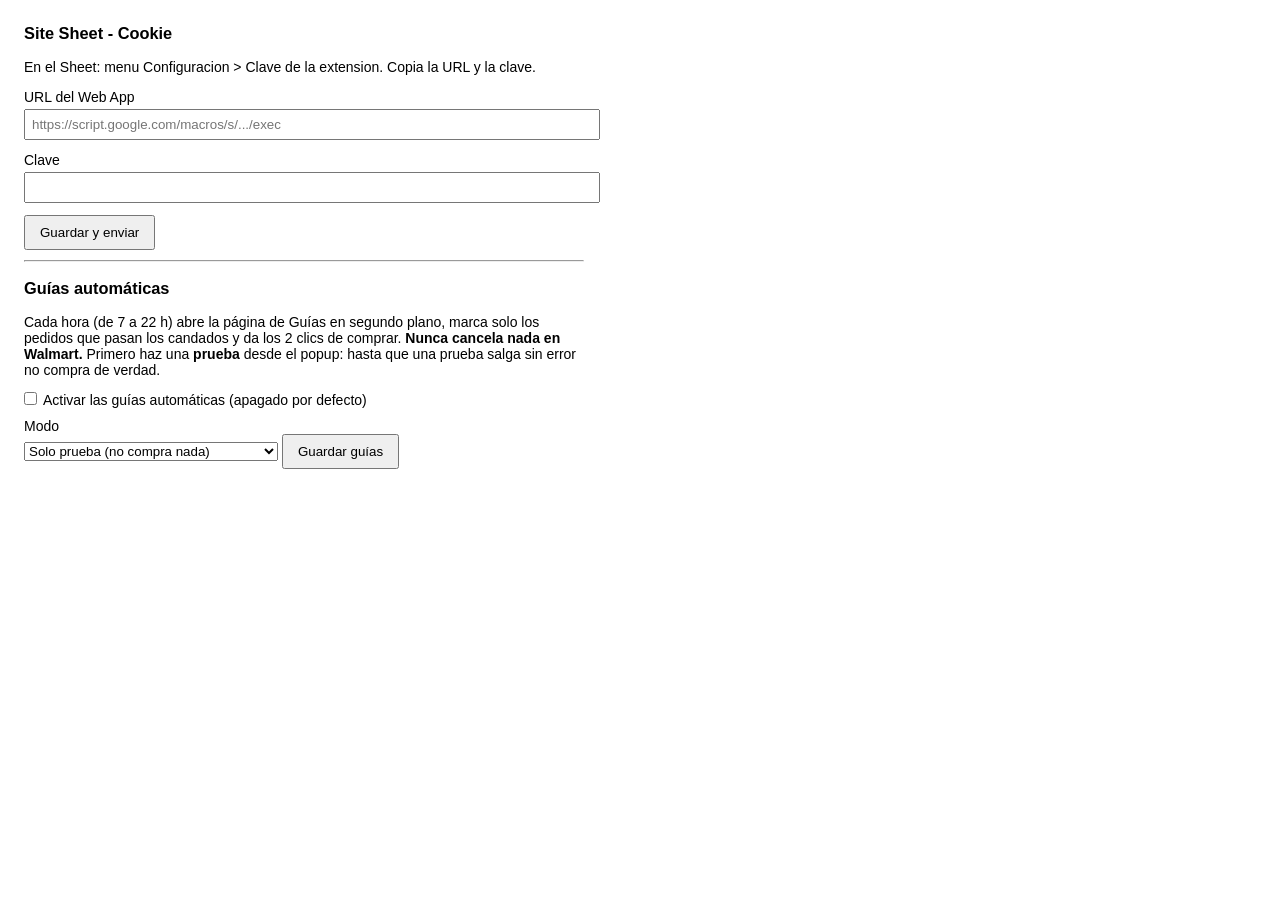
==== extension-cookie/options.html @ 266bef26 "Actualiza Site Sheet" ====
<!doctype html>
<html lang="es"><head><meta charset="utf-8"><title>Site Sheet - Cookie</title>
<style>body{font:14px Arial,sans-serif;max-width:560px;margin:24px}input{width:100%;padding:6px;margin:4px 0 12px}button{padding:8px 14px}#m{margin-top:10px}</style>
</head><body>
<h3>Site Sheet - Cookie</h3>
<p>En el Sheet: menu Configuracion &gt; Clave de la extension. Copia la URL y la clave.</p>
<label>URL del Web App</label><input id="url" placeholder="https://script.google.com/macros/s/.../exec">
<label>Clave</label><input id="clave" type="password" autocomplete="off">
<button id="g">Guardar y enviar</button>
<div id="m"></div>
<hr>
<h3>Guías automáticas</h3>
<p>Cada hora (de 7 a 22 h) abre la página de Guías en segundo plano, marca solo los pedidos que pasan los candados y da los 2 clics de comprar. <b>Nunca cancela nada en Walmart.</b> Primero haz una <b>prueba</b> desde el popup: hasta que una prueba salga sin error no compra de verdad.</p>
<label><input id="ga" type="checkbox" style="width:auto;margin:0 6px 0 0">Activar las guías automáticas (apagado por defecto)</label>
<label style="display:block;margin-top:10px">Modo</label>
<select id="gm"><option value="prueba">Solo prueba (no compra nada)</option><option value="real">REAL: compra guías y marca enviados</option></select>
<button id="gg">Guardar guías</button>
<div id="gmsg"></div>
<script src="options.js"></script>
</body></html>
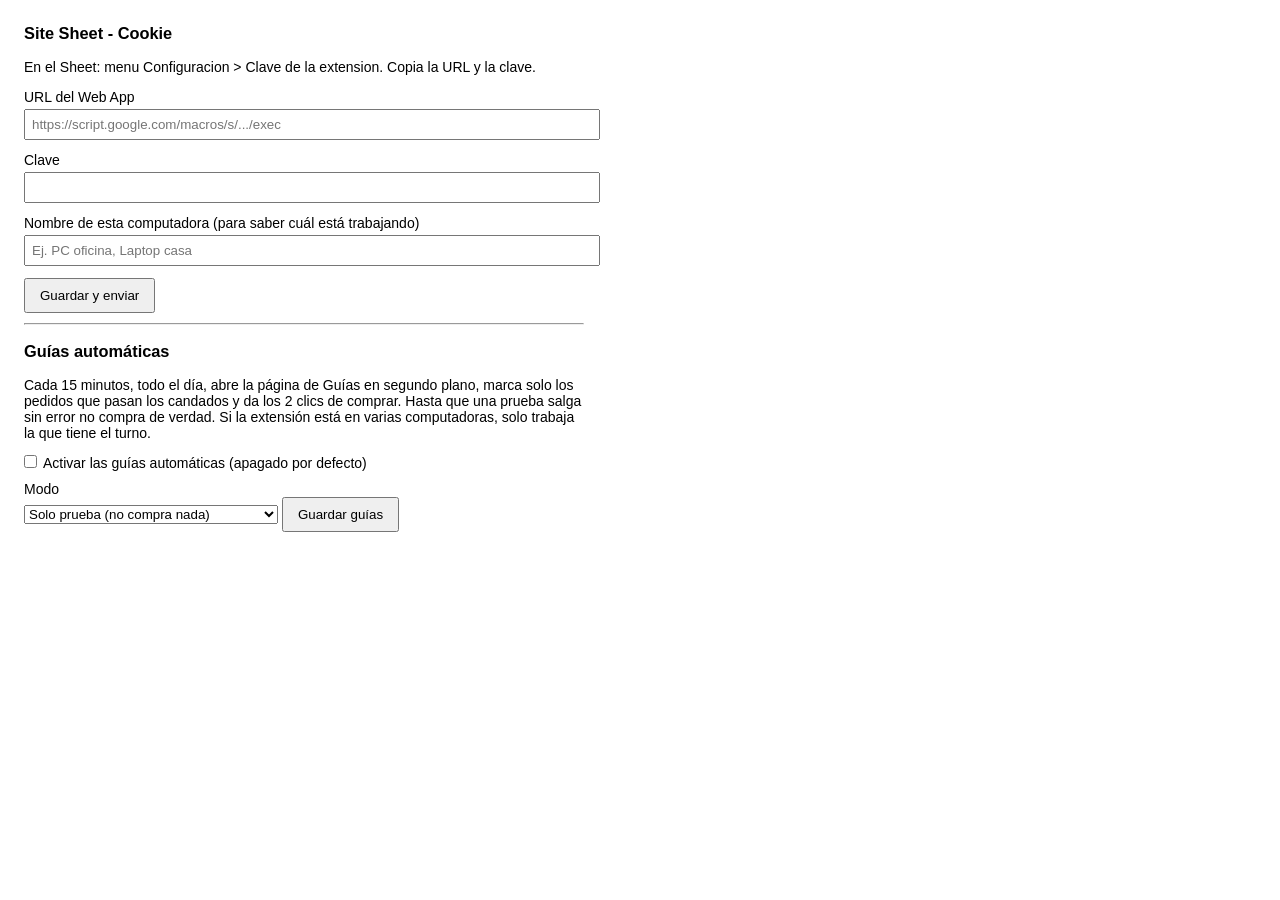
==== commit 4b99ec64: "Actualiza Site Sheet" ====
--- a/extension-cookie/options.html
+++ b/extension-cookie/options.html
@@ -6,11 +6,12 @@
 <p>En el Sheet: menu Configuracion &gt; Clave de la extension. Copia la URL y la clave.</p>
 <label>URL del Web App</label><input id="url" placeholder="https://script.google.com/macros/s/.../exec">
 <label>Clave</label><input id="clave" type="password" autocomplete="off">
+<label>Nombre de esta computadora (para saber cuál está trabajando)</label><input id="pc" placeholder="Ej. PC oficina, Laptop casa" maxlength="40">
 <button id="g">Guardar y enviar</button>
 <div id="m"></div>
 <hr>
 <h3>Guías automáticas</h3>
-<p>Cada hora (de 7 a 22 h) abre la página de Guías en segundo plano, marca solo los pedidos que pasan los candados y da los 2 clics de comprar. <b>Nunca cancela nada en Walmart.</b> Primero haz una <b>prueba</b> desde el popup: hasta que una prueba salga sin error no compra de verdad.</p>
+<p>Cada 15 minutos, todo el día, abre la página de Guías en segundo plano, marca solo los pedidos que pasan los candados y da los 2 clics de comprar. Hasta que una prueba salga sin error no compra de verdad. Si la extensión está en varias computadoras, solo trabaja la que tiene el turno.</p>
 <label><input id="ga" type="checkbox" style="width:auto;margin:0 6px 0 0">Activar las guías automáticas (apagado por defecto)</label>
 <label style="display:block;margin-top:10px">Modo</label>
 <select id="gm"><option value="prueba">Solo prueba (no compra nada)</option><option value="real">REAL: compra guías y marca enviados</option></select>
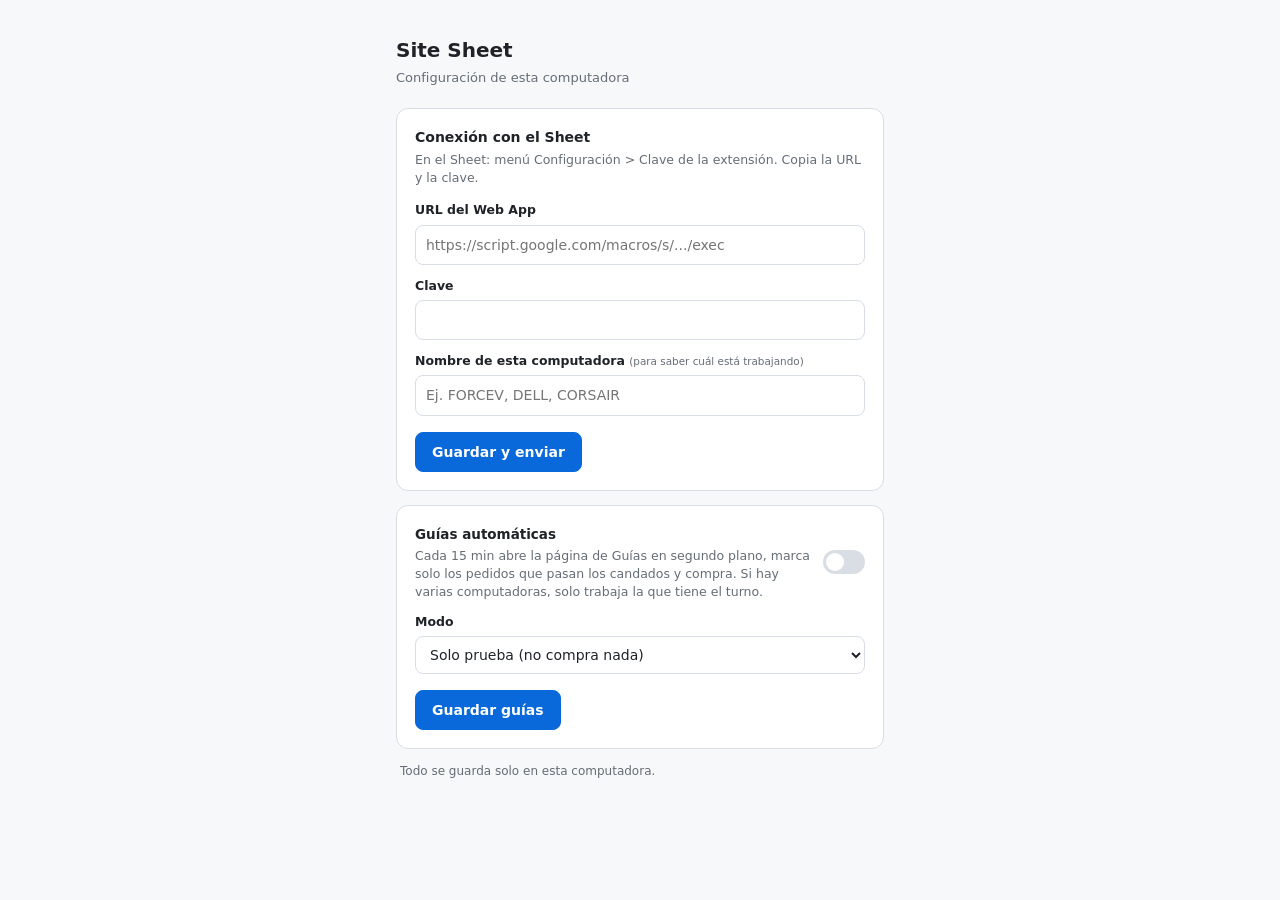
==== commit 356f861d: "Actualiza Site Sheet" ====
--- a/extension-cookie/options.html
+++ b/extension-cookie/options.html
@@ -1,21 +1,70 @@
 <!doctype html>
-<html lang="es"><head><meta charset="utf-8"><title>Site Sheet - Cookie</title>
-<style>body{font:14px Arial,sans-serif;max-width:560px;margin:24px}input{width:100%;padding:6px;margin:4px 0 12px}button{padding:8px 14px}#m{margin-top:10px}</style>
+<html lang="es"><head><meta charset="utf-8"><meta name="viewport" content="width=device-width,initial-scale=1"><meta name="color-scheme" content="dark light"><title>Site Sheet - Cookie</title>
+<style>
+ /* Mismo estilo que el popup y que el site: oscuro, tarjetas, azul de acento. Claro si el sistema esta en claro. */
+ :root{--bg:#0d1117;--fg:#e6edf3;--mut:#8b949e;--card:#161b22;--in:#0d1117;--bd:#2f3742;--acc:#2f6feb;--acch:#4a82f0;--ok:#3fb950;--mal:#ff7b72;--cur:#e3b341}
+ @media (prefers-color-scheme:light){:root{--bg:#f6f8fa;--fg:#1f2328;--mut:#656d76;--card:#ffffff;--in:#ffffff;--bd:#d8dee4;--acc:#0969da;--acch:#0757b8;--ok:#1a7f37;--mal:#cf222e;--cur:#9a6700}}
+ *{box-sizing:border-box}
+ body{margin:0;background:var(--bg);color:var(--fg);font:14px/1.45 "Segoe UI",system-ui,Arial,sans-serif}
+ main{max-width:520px;margin:0 auto;padding:36px 16px 48px}
+ h1{font-size:20px;margin:0 0 4px;font-weight:650}
+ .sub{margin:0 0 20px;color:var(--mut);font-size:13px}
+ section{background:var(--card);border:1px solid var(--bd);border-radius:12px;padding:18px;margin-bottom:14px}
+ h2{font-size:14px;margin:0 0 4px;font-weight:650}
+ .ayuda{margin:0 0 14px;color:var(--mut);font-size:12.5px}
+ label{display:block;font-size:12.5px;font-weight:600;margin:12px 0 5px}
+ label small{font-weight:400;color:var(--mut)}
+ input[type=text],input[type=password],input:not([type]),select{width:100%;padding:9px 10px;border-radius:8px;border:1px solid var(--bd);background:var(--in);color:var(--fg);font:inherit}
+ input:focus,select:focus{outline:2px solid var(--acc);outline-offset:-1px}
+ button{font:inherit;font-weight:600;padding:9px 16px;border-radius:8px;border:1px solid var(--acc);background:var(--acc);color:#fff;cursor:pointer;margin-top:16px}
+ button:hover{background:var(--acch)}
+ .msg{min-height:18px;margin-top:10px;font-size:12.5px;color:var(--mut);overflow-wrap:anywhere}
+ .msg:empty{display:none}
+ .msg.ok{color:var(--ok)}.msg.mal{color:var(--mal)}
+ .fila{display:flex;align-items:center;justify-content:space-between;gap:12px}
+ .fila b{font-size:13.5px}
+ .fila p{margin:2px 0 0;color:var(--mut);font-size:12.5px}
+ /* interruptor (la palomita de siempre, con otra cara) */
+ .sw{position:relative;flex:none;width:42px;height:24px;margin:0}
+ .sw input{position:absolute;inset:0;width:100%;height:100%;margin:0;opacity:0;cursor:pointer;z-index:1}
+ .sw i{position:absolute;inset:0;border-radius:12px;background:var(--bd);transition:background .15s}
+ .sw i:after{content:"";position:absolute;top:3px;left:3px;width:18px;height:18px;border-radius:50%;background:#fff;transition:transform .15s}
+ .sw input:checked+i{background:var(--ok)}
+ .sw input:checked+i:after{transform:translateX(18px)}
+ .sw input:focus-visible+i{outline:2px solid var(--acc);outline-offset:2px}
+ #aviso{display:none;margin-top:10px;padding:8px 10px;border-radius:8px;border:1px solid var(--mal);color:var(--mal);font-size:12.5px}
+ .nota{margin:6px 4px 0;color:var(--mut);font-size:12px}
+</style>
 </head><body>
-<h3>Site Sheet - Cookie</h3>
-<p>En el Sheet: menu Configuracion &gt; Clave de la extension. Copia la URL y la clave.</p>
-<label>URL del Web App</label><input id="url" placeholder="https://script.google.com/macros/s/.../exec">
-<label>Clave</label><input id="clave" type="password" autocomplete="off">
-<label>Nombre de esta computadora (para saber cuál está trabajando)</label><input id="pc" placeholder="Ej. PC oficina, Laptop casa" maxlength="40">
-<button id="g">Guardar y enviar</button>
-<div id="m"></div>
-<hr>
-<h3>Guías automáticas</h3>
-<p>Cada 15 minutos, todo el día, abre la página de Guías en segundo plano, marca solo los pedidos que pasan los candados y da los 2 clics de comprar. Hasta que una prueba salga sin error no compra de verdad. Si la extensión está en varias computadoras, solo trabaja la que tiene el turno.</p>
-<label><input id="ga" type="checkbox" style="width:auto;margin:0 6px 0 0">Activar las guías automáticas (apagado por defecto)</label>
-<label style="display:block;margin-top:10px">Modo</label>
-<select id="gm"><option value="prueba">Solo prueba (no compra nada)</option><option value="real">REAL: compra guías y marca enviados</option></select>
-<button id="gg">Guardar guías</button>
-<div id="gmsg"></div>
+<main>
+ <h1>Site Sheet</h1>
+ <p class="sub">Configuración de esta computadora</p>
+
+ <section>
+  <h2>Conexión con el Sheet</h2>
+  <p class="ayuda">En el Sheet: menú Configuración &gt; Clave de la extensión. Copia la URL y la clave.</p>
+  <label for="url">URL del Web App</label>
+  <input id="url" placeholder="https://script.google.com/macros/s/.../exec">
+  <label for="clave">Clave</label>
+  <input id="clave" type="password" autocomplete="off">
+  <label for="pc">Nombre de esta computadora <small>(para saber cuál está trabajando)</small></label>
+  <input id="pc" placeholder="Ej. FORCEV, DELL, CORSAIR" maxlength="40">
+  <button id="g">Guardar y enviar</button>
+  <div id="m" class="msg"></div>
+ </section>
+
+ <section>
+  <div class="fila">
+   <div><b>Guías automáticas</b><p>Cada 15 min abre la página de Guías en segundo plano, marca solo los pedidos que pasan los candados y compra. Si hay varias computadoras, solo trabaja la que tiene el turno.</p></div>
+   <label class="sw" title="Activar las guías automáticas (apagado por defecto)"><input id="ga" type="checkbox" aria-label="Activar las guías automáticas"><i></i></label>
+  </div>
+  <label for="gm">Modo</label>
+  <select id="gm"><option value="prueba">Solo prueba (no compra nada)</option><option value="real">REAL: compra guías y marca enviados</option></select>
+  <div id="aviso">Modo REAL: compra guías de verdad. Si no hay una prueba sin error, compra solo cuando la haya.</div>
+  <button id="gg">Guardar guías</button>
+  <div id="gmsg" class="msg"></div>
+ </section>
+ <p class="nota">Todo se guarda solo en esta computadora.</p>
+</main>
 <script src="options.js"></script>
 </body></html>
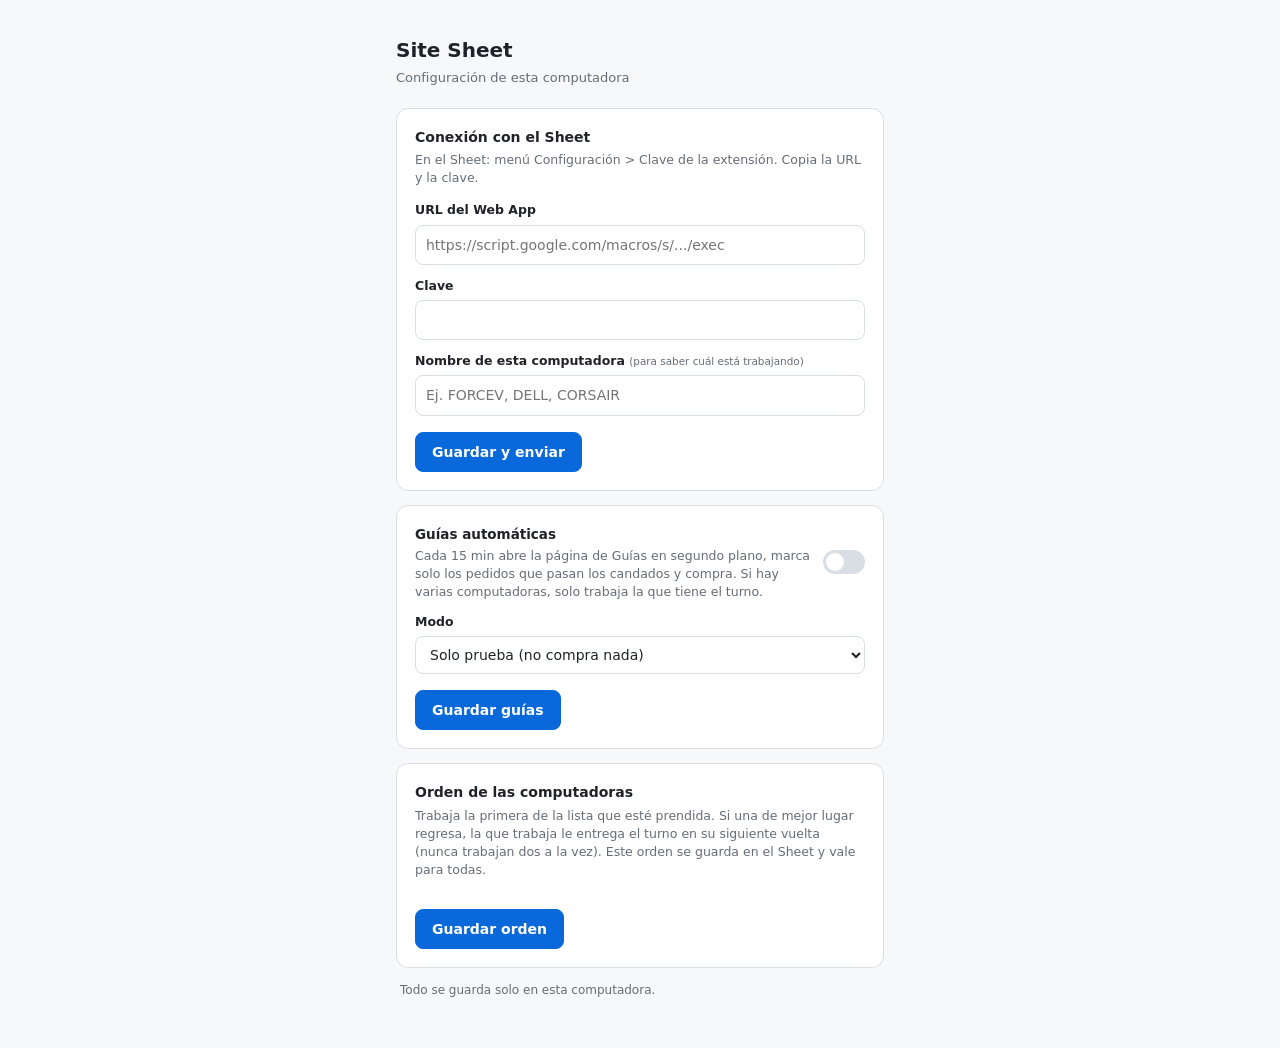
==== commit 011d581c: "Actualiza Site Sheet" ====
--- a/extension-cookie/options.html
+++ b/extension-cookie/options.html
@@ -33,6 +33,14 @@
  .sw input:checked+i:after{transform:translateX(18px)}
  .sw input:focus-visible+i{outline:2px solid var(--acc);outline-offset:2px}
  #aviso{display:none;margin-top:10px;padding:8px 10px;border-radius:8px;border:1px solid var(--mal);color:var(--mal);font-size:12.5px}
+ .pc{display:flex;align-items:center;gap:8px;padding:8px 10px;border:1px solid var(--bd);border-radius:8px;margin-top:6px;background:var(--in)}
+ .pc .n{flex:none;width:20px;font-weight:650;color:var(--mut)}
+ .pc .t{flex:1;overflow-wrap:anywhere}
+ .pc .t small{display:block;color:var(--mut);font-size:12px}
+ .pc button{margin:0;padding:3px 9px;background:transparent;color:var(--fg);border-color:var(--bd)}
+ .pc button:hover{background:var(--bd)}
+ .pc button:disabled{opacity:.35;cursor:default}
+ .pc.activa .t b:after{content:" ● trabaja";color:var(--ok);font-weight:600;font-size:12px}
  .nota{margin:6px 4px 0;color:var(--mut);font-size:12px}
 </style>
 </head><body>
@@ -64,6 +72,13 @@
   <button id="gg">Guardar guías</button>
   <div id="gmsg" class="msg"></div>
  </section>
+ <section>
+  <h2>Orden de las computadoras</h2>
+  <p class="ayuda">Trabaja la primera de la lista que esté prendida. Si una de mejor lugar regresa, la que trabaja le entrega el turno en su siguiente vuelta (nunca trabajan dos a la vez). Este orden se guarda en el Sheet y vale para todas.</p>
+  <div id="ordl"></div>
+  <button id="og">Guardar orden</button>
+  <div id="omsg" class="msg"></div>
+ </section>
  <p class="nota">Todo se guarda solo en esta computadora.</p>
 </main>
 <script src="options.js"></script>
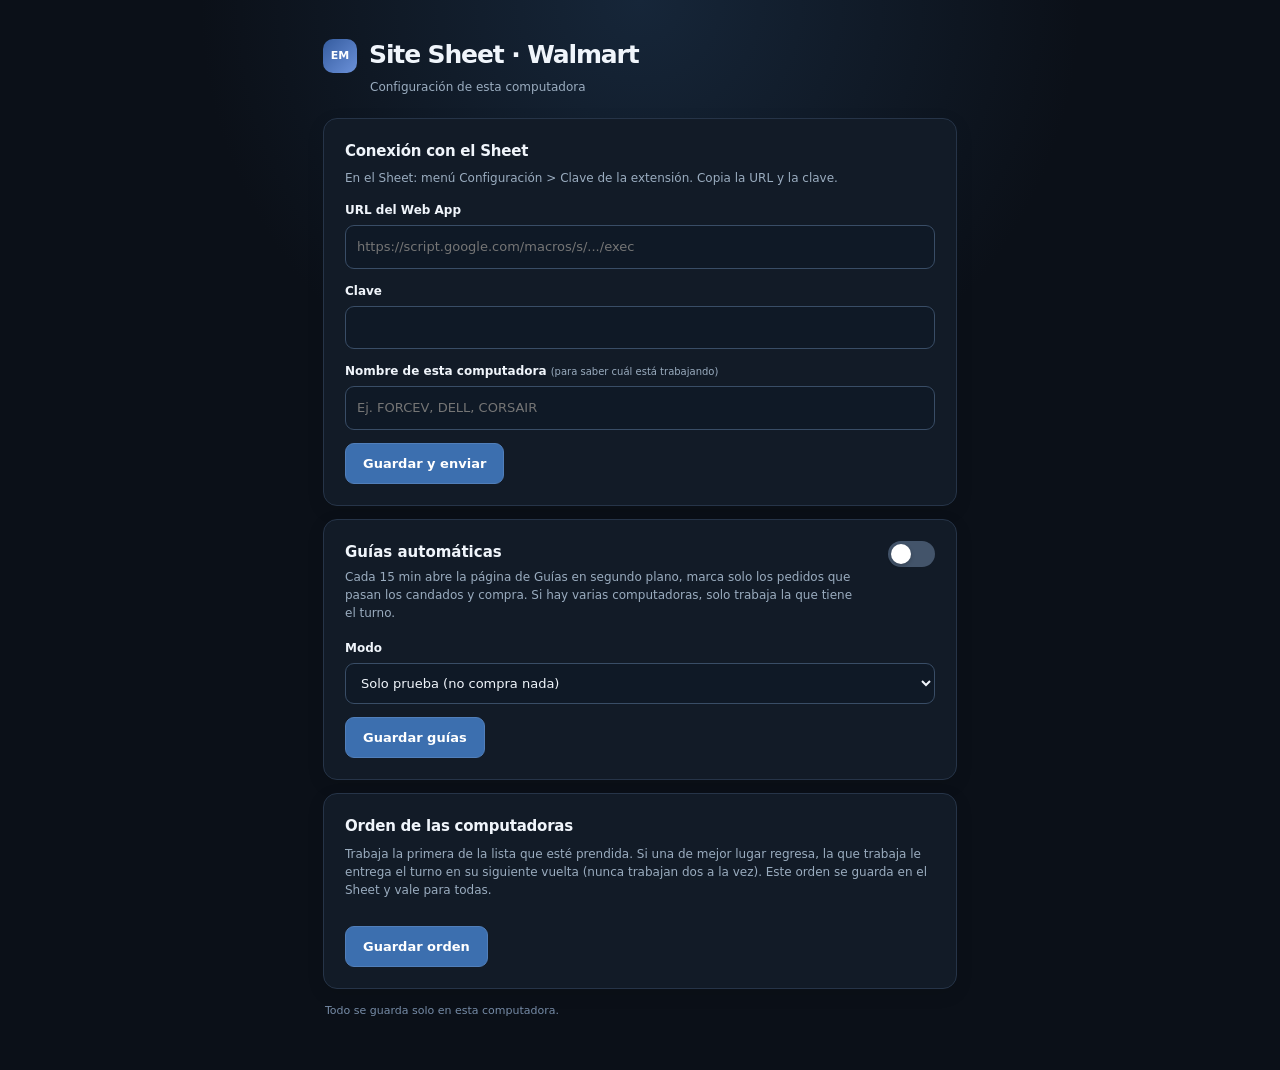
==== commit ac06af88: "Actualiza Site Sheet" ====
--- a/extension-cookie/options.html
+++ b/extension-cookie/options.html
@@ -1,51 +1,25 @@
 <!doctype html>
 <html lang="es"><head><meta charset="utf-8"><meta name="viewport" content="width=device-width,initial-scale=1"><meta name="color-scheme" content="dark light"><title>Site Sheet - Cookie</title>
 <style>
- /* Mismo estilo que el popup y que el site: oscuro, tarjetas, azul de acento. Claro si el sistema esta en claro. */
- :root{--bg:#0d1117;--fg:#e6edf3;--mut:#8b949e;--card:#161b22;--in:#0d1117;--bd:#2f3742;--acc:#2f6feb;--acch:#4a82f0;--ok:#3fb950;--mal:#ff7b72;--cur:#e3b341}
- @media (prefers-color-scheme:light){:root{--bg:#f6f8fa;--fg:#1f2328;--mut:#656d76;--card:#ffffff;--in:#ffffff;--bd:#d8dee4;--acc:#0969da;--acch:#0757b8;--ok:#1a7f37;--mal:#cf222e;--cur:#9a6700}}
- *{box-sizing:border-box}
- body{margin:0;background:var(--bg);color:var(--fg);font:14px/1.45 "Segoe UI",system-ui,Arial,sans-serif}
- main{max-width:520px;margin:0 auto;padding:36px 16px 48px}
- h1{font-size:20px;margin:0 0 4px;font-weight:650}
- .sub{margin:0 0 20px;color:var(--mut);font-size:13px}
- section{background:var(--card);border:1px solid var(--bd);border-radius:12px;padding:18px;margin-bottom:14px}
- h2{font-size:14px;margin:0 0 4px;font-weight:650}
- .ayuda{margin:0 0 14px;color:var(--mut);font-size:12.5px}
- label{display:block;font-size:12.5px;font-weight:600;margin:12px 0 5px}
- label small{font-weight:400;color:var(--mut)}
- input[type=text],input[type=password],input:not([type]),select{width:100%;padding:9px 10px;border-radius:8px;border:1px solid var(--bd);background:var(--in);color:var(--fg);font:inherit}
- input:focus,select:focus{outline:2px solid var(--acc);outline-offset:-1px}
- button{font:inherit;font-weight:600;padding:9px 16px;border-radius:8px;border:1px solid var(--acc);background:var(--acc);color:#fff;cursor:pointer;margin-top:16px}
- button:hover{background:var(--acch)}
- .msg{min-height:18px;margin-top:10px;font-size:12.5px;color:var(--mut);overflow-wrap:anywhere}
- .msg:empty{display:none}
- .msg.ok{color:var(--ok)}.msg.mal{color:var(--mal)}
- .fila{display:flex;align-items:center;justify-content:space-between;gap:12px}
- .fila b{font-size:13.5px}
- .fila p{margin:2px 0 0;color:var(--mut);font-size:12.5px}
- /* interruptor (la palomita de siempre, con otra cara) */
- .sw{position:relative;flex:none;width:42px;height:24px;margin:0}
- .sw input{position:absolute;inset:0;width:100%;height:100%;margin:0;opacity:0;cursor:pointer;z-index:1}
- .sw i{position:absolute;inset:0;border-radius:12px;background:var(--bd);transition:background .15s}
- .sw i:after{content:"";position:absolute;top:3px;left:3px;width:18px;height:18px;border-radius:50%;background:#fff;transition:transform .15s}
- .sw input:checked+i{background:var(--ok)}
- .sw input:checked+i:after{transform:translateX(18px)}
- .sw input:focus-visible+i{outline:2px solid var(--acc);outline-offset:2px}
- #aviso{display:none;margin-top:10px;padding:8px 10px;border-radius:8px;border:1px solid var(--mal);color:var(--mal);font-size:12.5px}
- .pc{display:flex;align-items:center;gap:8px;padding:8px 10px;border:1px solid var(--bd);border-radius:8px;margin-top:6px;background:var(--in)}
- .pc .n{flex:none;width:20px;font-weight:650;color:var(--mut)}
- .pc .t{flex:1;overflow-wrap:anywhere}
- .pc .t small{display:block;color:var(--mut);font-size:12px}
- .pc button{margin:0;padding:3px 9px;background:transparent;color:var(--fg);border-color:var(--bd)}
- .pc button:hover{background:var(--bd)}
- .pc button:disabled{opacity:.35;cursor:default}
- .pc.activa .t b:after{content:" ● trabaja";color:var(--ok);font-weight:600;font-size:12px}
- .nota{margin:6px 4px 0;color:var(--mut);font-size:12px}
+:root{--bg:#0b1018;--card:#121b27;--input:#0f1926;--line:#263448;--text:#f0f5fb;--muted:#9aacbf;--accent:#3c6faf;--accent2:#497ec0;--ok:#56c996;--red:#ff8188}
+*{box-sizing:border-box}body{margin:0;background:radial-gradient(circle at top,#162639 0,var(--bg) 440px);font:13px/1.5 system-ui,-apple-system,"Segoe UI",Arial,sans-serif;color:var(--text)}
+main{max-width:670px;padding:36px 18px 50px;margin:auto}h1{margin:0;font-size:25px;letter-spacing:-.045em;font-weight:760}h1:before{content:'EM';display:inline-grid;place-items:center;background:linear-gradient(135deg,#355c9f,#6b91d9);border-radius:10px;width:34px;height:34px;margin-right:12px;font-size:11px;color:#fff;vertical-align:4px;letter-spacing:0}
+.sub{margin:4px 0 22px 47px;color:var(--muted);font-size:12px}
+section{background:var(--card);border:1px solid var(--line);border-radius:14px;padding:21px;margin-bottom:13px;box-shadow:0 5px 18px #00000018}
+h2{font-size:15px;letter-spacing:-.015em;margin:0 0 7px;font-weight:720}p.ayuda{margin:0 0 14px;color:var(--muted);font-size:12px}
+label{display:block;font-size:12px;margin:13px 0 6px;font-weight:650}label small{font-weight:400;color:var(--muted)}
+input[type=text],input[type=password],input:not([type]),select{width:100%;background:var(--input);border:1px solid #394d66;color:var(--text);border-radius:9px;padding:11px;font:inherit;outline:none}input:focus,select:focus{border-color:#7ba5e0;box-shadow:0 0 0 2px #507fbd2f}
+button{border:1px solid #517fba;color:white;background:var(--accent);padding:10px 17px;border-radius:9px;cursor:pointer;font-weight:680;font:inherit;font-weight:700;margin-top:13px}button:hover{background:var(--accent2)}button:focus-visible{outline:2px solid #9cbdf4;outline-offset:2px}
+.msg{min-height:16px;margin-top:10px;font-size:12px;color:var(--muted);overflow-wrap:anywhere}.msg:empty{display:none}.msg.ok{color:var(--ok)}.msg.mal{color:var(--red)}
+.fila{display:flex;justify-content:space-between;align-items:flex-start;gap:22px}.fila b{font-size:15px}.fila p{margin:4px 0;color:var(--muted);font-size:12px;max-width:510px}
+.sw{position:relative;flex:none;width:47px;height:26px;margin:0}.sw input{position:absolute;inset:0;width:100%;height:100%;opacity:0;cursor:pointer;z-index:1}.sw i{position:absolute;inset:0;border-radius:20px;background:#43546a;transition:background .15s}.sw i:after{content:'';position:absolute;left:3px;top:3px;width:20px;height:20px;background:white;border-radius:50%;transition:transform .15s;box-shadow:0 2px 4px #0003}.sw input:checked+i{background:#2e9275}.sw input:checked+i:after{transform:translateX(21px)}.sw input:focus-visible+i{outline:2px solid #9cbdf4;outline-offset:2px}
+#aviso{display:none;color:#ffc7c9;border:1px solid #8f4c56;background:#38242b;border-radius:9px;padding:11px;margin-top:10px;font-size:12px}
+.pc{display:flex;align-items:center;gap:10px;border:1px solid #34445b;background:#172333;padding:10px 12px;border-radius:10px;margin-top:8px}.pc .n{font-size:12px;font-weight:800;color:#8ca7c8;width:20px;flex:none}.pc .t{flex:1}.pc .t b{display:block;font-size:12px}.pc .t small{display:block;color:var(--muted);font-size:11px}.pc.off{opacity:.57}.pc.activa .t b:after{content:' · EN TURNO';color:var(--ok);font-weight:750;font-size:10px}.pc button{margin:0;padding:5px 9px;background:#25374d;border-color:#425875;color:#eef4fa;font-size:12px}.pc button:disabled{opacity:.35;cursor:default}
+.nota{font-size:11px;margin:14px 2px 0;color:#768ba6}@media(max-width:460px){main{padding:20px 12px 36px}.fila{gap:10px}section{padding:16px}.pc{flex-wrap:wrap}}
 </style>
 </head><body>
 <main>
- <h1>Site Sheet</h1>
+ <h1>Site Sheet · Walmart</h1>
  <p class="sub">Configuración de esta computadora</p>
 
  <section>
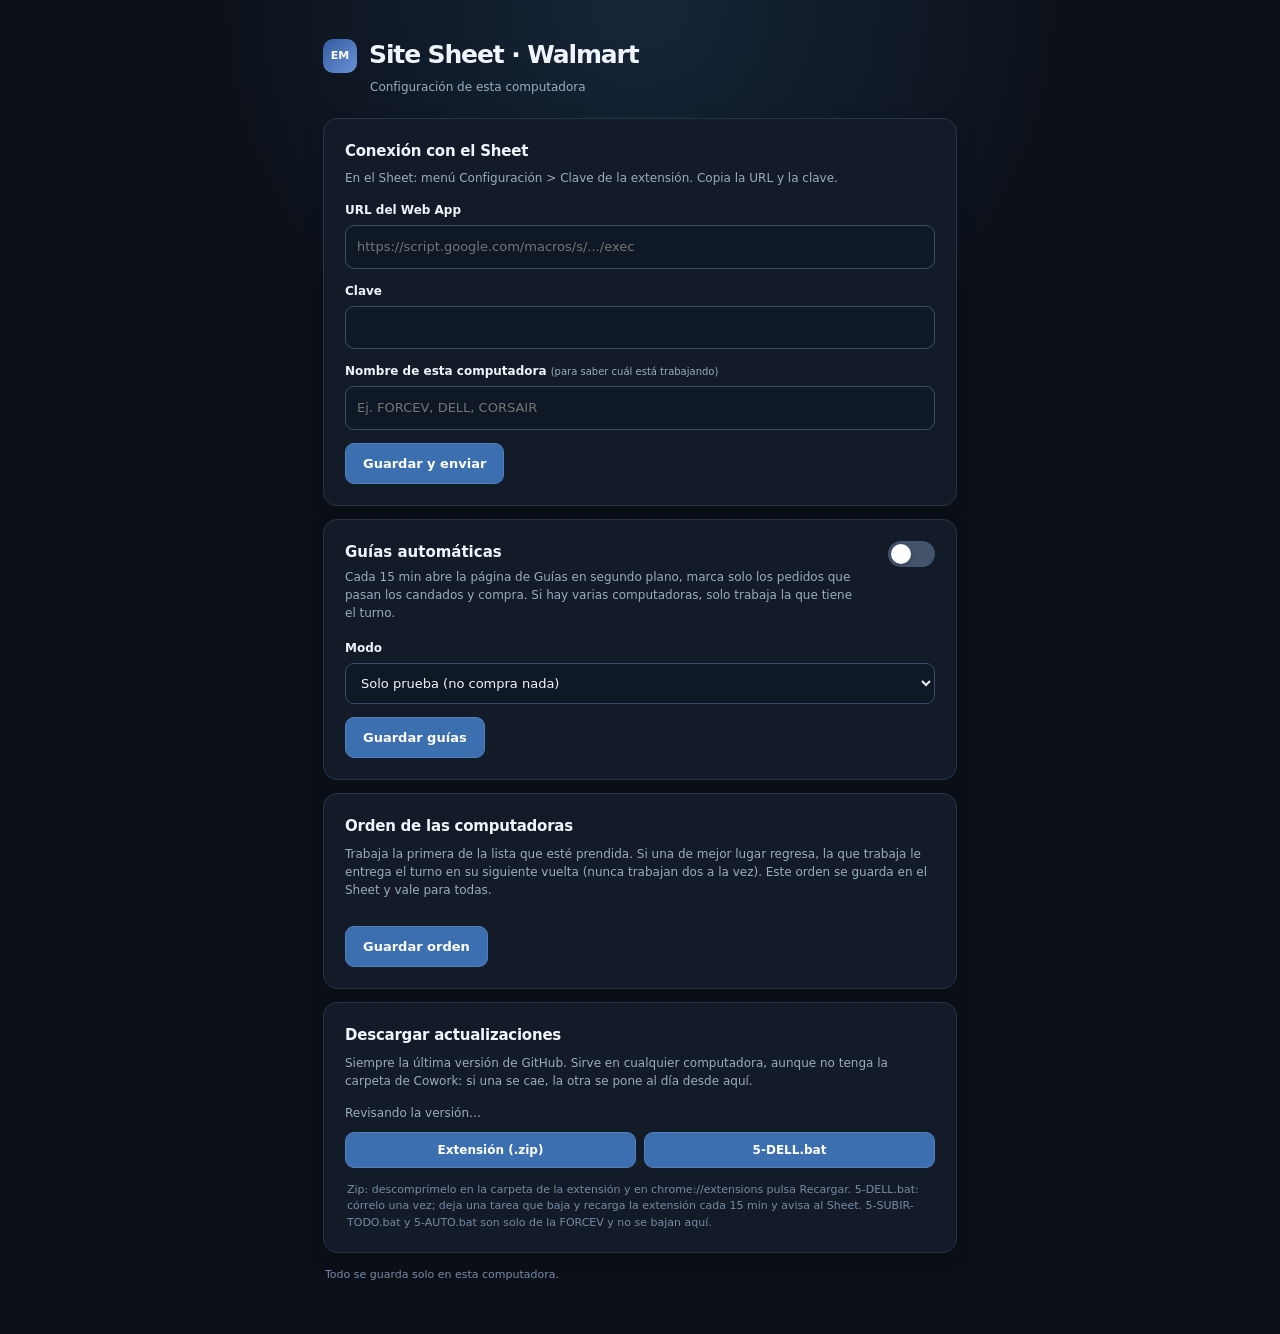
==== commit af0be9bb: "Actualiza Site Sheet" ====
--- a/extension-cookie/options.html
+++ b/extension-cookie/options.html
@@ -15,7 +15,7 @@
 .sw{position:relative;flex:none;width:47px;height:26px;margin:0}.sw input{position:absolute;inset:0;width:100%;height:100%;opacity:0;cursor:pointer;z-index:1}.sw i{position:absolute;inset:0;border-radius:20px;background:#43546a;transition:background .15s}.sw i:after{content:'';position:absolute;left:3px;top:3px;width:20px;height:20px;background:white;border-radius:50%;transition:transform .15s;box-shadow:0 2px 4px #0003}.sw input:checked+i{background:#2e9275}.sw input:checked+i:after{transform:translateX(21px)}.sw input:focus-visible+i{outline:2px solid #9cbdf4;outline-offset:2px}
 #aviso{display:none;color:#ffc7c9;border:1px solid #8f4c56;background:#38242b;border-radius:9px;padding:11px;margin-top:10px;font-size:12px}
 .pc{display:flex;align-items:center;gap:10px;border:1px solid #34445b;background:#172333;padding:10px 12px;border-radius:10px;margin-top:8px}.pc .n{font-size:12px;font-weight:800;color:#8ca7c8;width:20px;flex:none}.pc .t{flex:1}.pc .t b{display:block;font-size:12px}.pc .t small{display:block;color:var(--muted);font-size:11px}.pc.off{opacity:.57}.pc.activa .t b:after{content:' · EN TURNO';color:var(--ok);font-weight:750;font-size:10px}.pc button{margin:0;padding:5px 9px;background:#25374d;border-color:#425875;color:#eef4fa;font-size:12px}.pc button:disabled{opacity:.35;cursor:default}
-.nota{font-size:11px;margin:14px 2px 0;color:#768ba6}@media(max-width:460px){main{padding:20px 12px 36px}.fila{gap:10px}section{padding:16px}.pc{flex-wrap:wrap}}
+.dgrid{display:grid;grid-template-columns:1fr 1fr;gap:8px}.dgrid button{margin-top:0;padding:8px 10px;font-size:12px}#dver{font-size:12px;margin:0 0 10px}#dver.ok{color:var(--ok)}#dver.aviso2{color:#f3cf8a;display:block}.nota{font-size:11px;margin:14px 2px 0;color:#768ba6}@media(max-width:460px){main{padding:20px 12px 36px}.fila{gap:10px}section{padding:16px}.pc{flex-wrap:wrap}}
 </style>
 </head><body>
 <main>
@@ -53,6 +53,14 @@
   <button id="og">Guardar orden</button>
   <div id="omsg" class="msg"></div>
  </section>
+ <section>
+  <h2>Descargar actualizaciones</h2>
+  <p class="ayuda">Siempre la última versión de GitHub. Sirve en cualquier computadora, aunque no tenga la carpeta de Cowork: si una se cae, la otra se pone al día desde aquí.</p>
+  <div id="dver" class="msg">Revisando la versión…</div>
+  <div class="dgrid"><button id="dz" title="Zip de la extensión (carpeta extension-cookie)">Extensión (.zip)</button><button id="db" title="Actualizador para computadoras que no son la FORCEV">5-DELL.bat</button></div>
+  <div id="dmsg" class="msg"></div>
+  <p class="nota">Zip: descomprímelo en la carpeta de la extensión y en chrome://extensions pulsa Recargar. 5-DELL.bat: córrelo una vez; deja una tarea que baja y recarga la extensión cada 15 min y avisa al Sheet. 5-SUBIR-TODO.bat y 5-AUTO.bat son solo de la FORCEV y no se bajan aquí.</p>
+ </section>
  <p class="nota">Todo se guarda solo en esta computadora.</p>
 </main>
 <script src="options.js"></script>
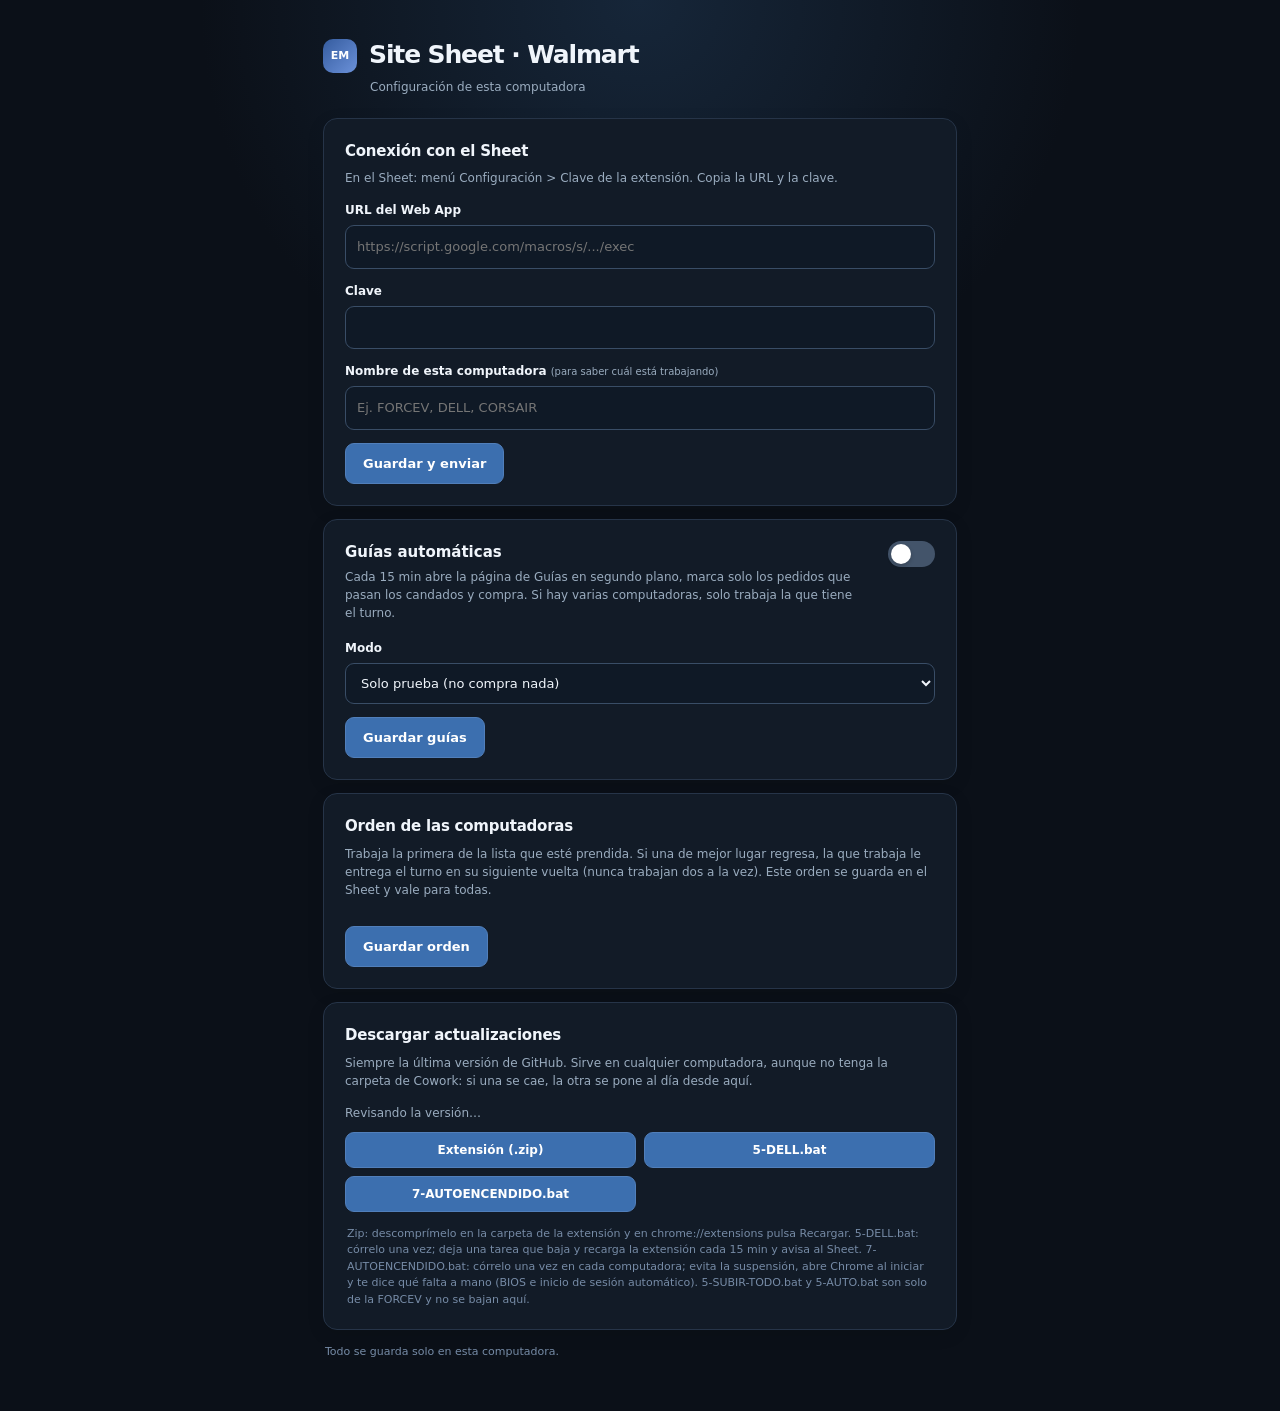
==== commit 83cf1c80: "Actualiza Site Sheet" ====
--- a/extension-cookie/options.html
+++ b/extension-cookie/options.html
@@ -57,9 +57,9 @@
   <h2>Descargar actualizaciones</h2>
   <p class="ayuda">Siempre la última versión de GitHub. Sirve en cualquier computadora, aunque no tenga la carpeta de Cowork: si una se cae, la otra se pone al día desde aquí.</p>
   <div id="dver" class="msg">Revisando la versión…</div>
-  <div class="dgrid"><button id="dz" title="Zip de la extensión (carpeta extension-cookie)">Extensión (.zip)</button><button id="db" title="Actualizador para computadoras que no son la FORCEV">5-DELL.bat</button></div>
+  <div class="dgrid"><button id="dz" title="Zip de la extensión (carpeta extension-cookie)">Extensión (.zip)</button><button id="db" title="Actualizador para computadoras que no son la FORCEV">5-DELL.bat</button><button id="da" title="Deja la computadora sin suspenderse y con Chrome abriendo solo">7-AUTOENCENDIDO.bat</button></div>
   <div id="dmsg" class="msg"></div>
-  <p class="nota">Zip: descomprímelo en la carpeta de la extensión y en chrome://extensions pulsa Recargar. 5-DELL.bat: córrelo una vez; deja una tarea que baja y recarga la extensión cada 15 min y avisa al Sheet. 5-SUBIR-TODO.bat y 5-AUTO.bat son solo de la FORCEV y no se bajan aquí.</p>
+  <p class="nota">Zip: descomprímelo en la carpeta de la extensión y en chrome://extensions pulsa Recargar. 5-DELL.bat: córrelo una vez; deja una tarea que baja y recarga la extensión cada 15 min y avisa al Sheet. 7-AUTOENCENDIDO.bat: córrelo una vez en cada computadora; evita la suspensión, abre Chrome al iniciar y te dice qué falta a mano (BIOS e inicio de sesión automático). 5-SUBIR-TODO.bat y 5-AUTO.bat son solo de la FORCEV y no se bajan aquí.</p>
  </section>
  <p class="nota">Todo se guarda solo en esta computadora.</p>
 </main>
